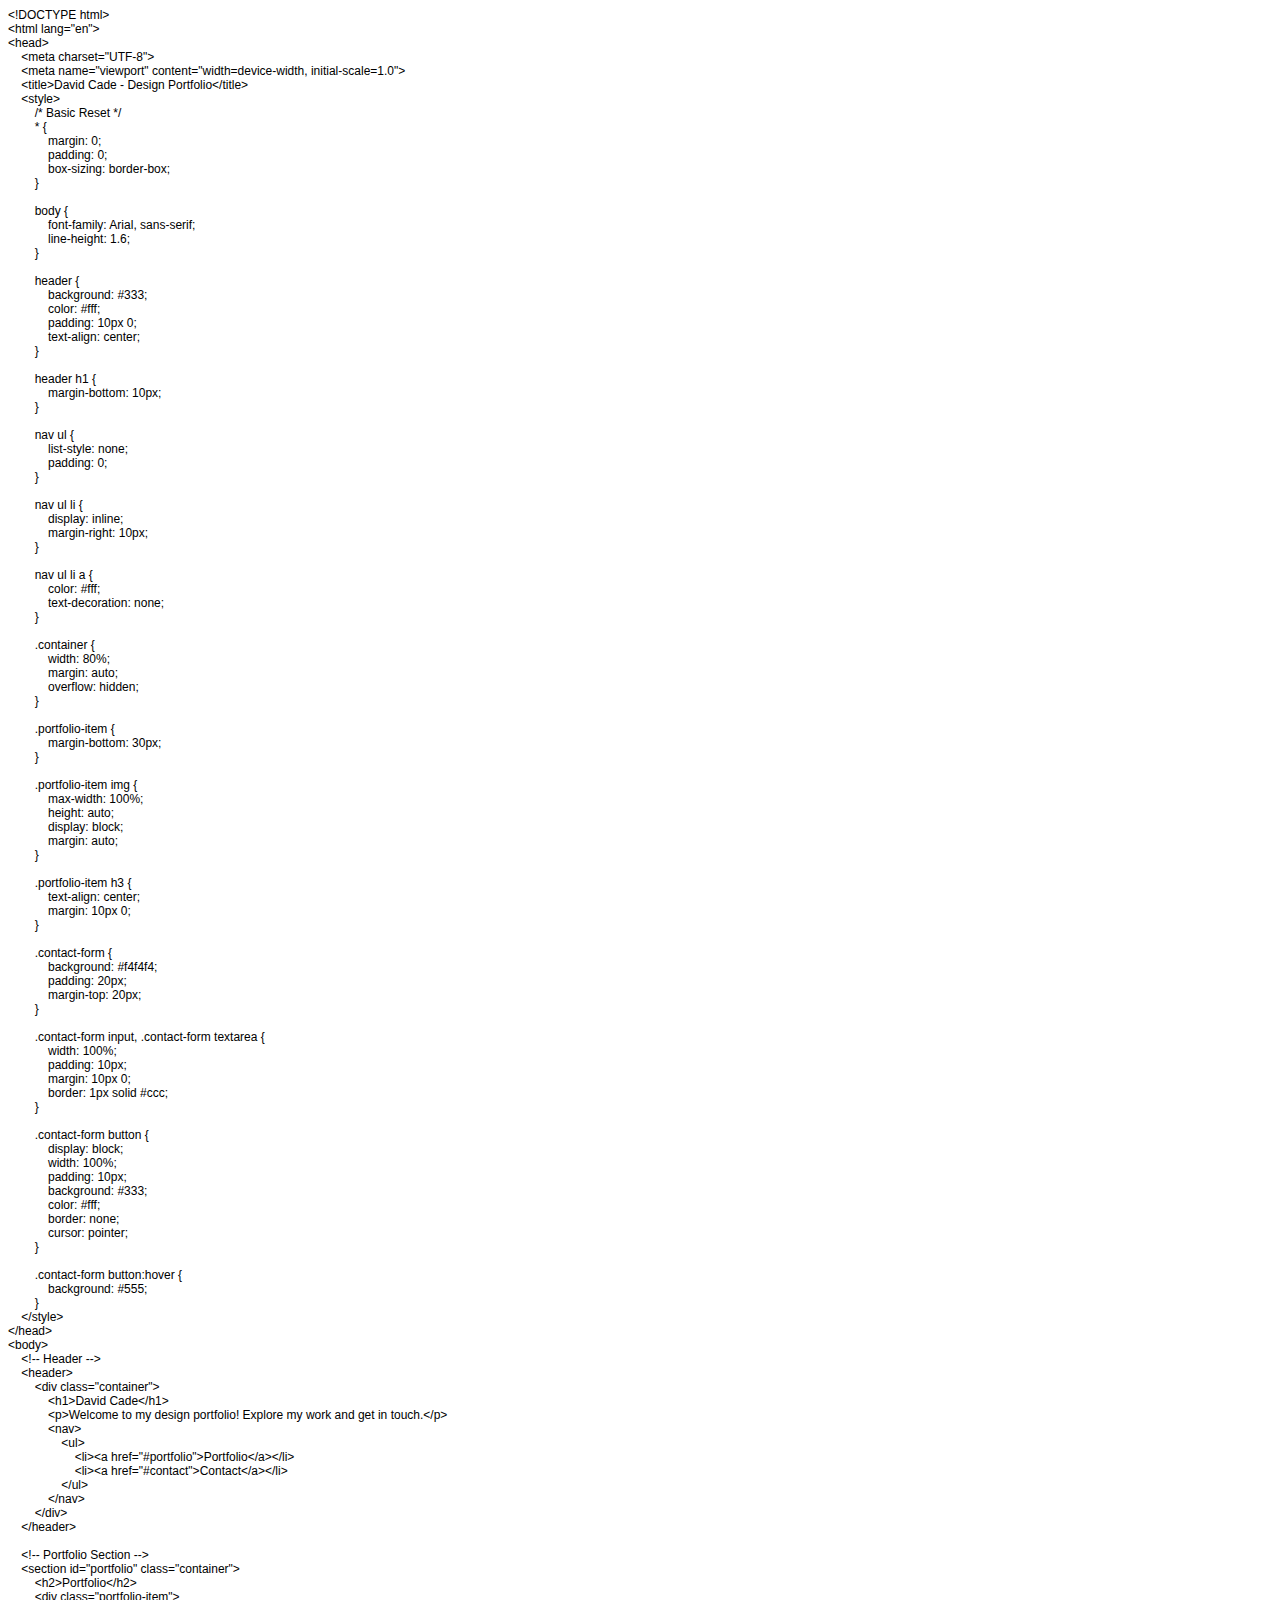
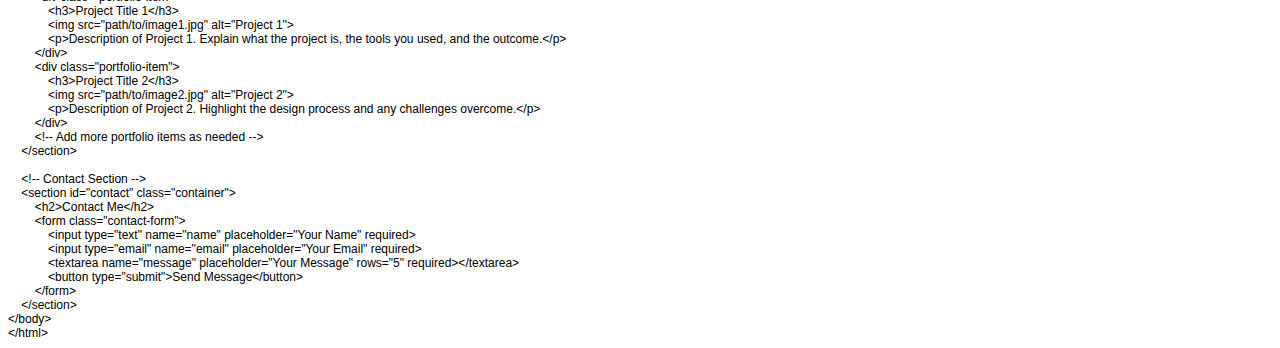
==== index.html @ 467543a2 "Add files via upload" ====
<!DOCTYPE html PUBLIC "-//W3C//DTD HTML 4.01//EN" "http://www.w3.org/TR/html4/strict.dtd">
<html>
<head>
  <meta http-equiv="Content-Type" content="text/html; charset=utf-8">
  <meta http-equiv="Content-Style-Type" content="text/css">
  <title></title>
  <meta name="Generator" content="Cocoa HTML Writer">
  <meta name="CocoaVersion" content="2487.7">
  <style type="text/css">
    p.p1 {margin: 0.0px 0.0px 0.0px 0.0px; font: 12.0px Helvetica}
    p.p2 {margin: 0.0px 0.0px 0.0px 0.0px; font: 12.0px Helvetica; min-height: 14.0px}
  </style>
</head>
<body>
<p class="p1">&lt;!DOCTYPE html&gt;</p>
<p class="p1">&lt;html lang="en"&gt;</p>
<p class="p1">&lt;head&gt;</p>
<p class="p1"><span class="Apple-converted-space">    </span>&lt;meta charset="UTF-8"&gt;</p>
<p class="p1"><span class="Apple-converted-space">    </span>&lt;meta name="viewport" content="width=device-width, initial-scale=1.0"&gt;</p>
<p class="p1"><span class="Apple-converted-space">    </span>&lt;title&gt;David Cade - Design Portfolio&lt;/title&gt;</p>
<p class="p1"><span class="Apple-converted-space">    </span>&lt;style&gt;</p>
<p class="p1"><span class="Apple-converted-space">        </span>/* Basic Reset */</p>
<p class="p1"><span class="Apple-converted-space">        </span>* {</p>
<p class="p1"><span class="Apple-converted-space">            </span>margin: 0;</p>
<p class="p1"><span class="Apple-converted-space">            </span>padding: 0;</p>
<p class="p1"><span class="Apple-converted-space">            </span>box-sizing: border-box;</p>
<p class="p1"><span class="Apple-converted-space">        </span>}</p>
<p class="p2"><span class="Apple-converted-space">        </span></p>
<p class="p1"><span class="Apple-converted-space">        </span>body {</p>
<p class="p1"><span class="Apple-converted-space">            </span>font-family: Arial, sans-serif;</p>
<p class="p1"><span class="Apple-converted-space">            </span>line-height: 1.6;</p>
<p class="p1"><span class="Apple-converted-space">        </span>}</p>
<p class="p2"><br></p>
<p class="p1"><span class="Apple-converted-space">        </span>header {</p>
<p class="p1"><span class="Apple-converted-space">            </span>background: #333;</p>
<p class="p1"><span class="Apple-converted-space">            </span>color: #fff;</p>
<p class="p1"><span class="Apple-converted-space">            </span>padding: 10px 0;</p>
<p class="p1"><span class="Apple-converted-space">            </span>text-align: center;</p>
<p class="p1"><span class="Apple-converted-space">        </span>}</p>
<p class="p2"><br></p>
<p class="p1"><span class="Apple-converted-space">        </span>header h1 {</p>
<p class="p1"><span class="Apple-converted-space">            </span>margin-bottom: 10px;</p>
<p class="p1"><span class="Apple-converted-space">        </span>}</p>
<p class="p2"><br></p>
<p class="p1"><span class="Apple-converted-space">        </span>nav ul {</p>
<p class="p1"><span class="Apple-converted-space">            </span>list-style: none;</p>
<p class="p1"><span class="Apple-converted-space">            </span>padding: 0;</p>
<p class="p1"><span class="Apple-converted-space">        </span>}</p>
<p class="p2"><br></p>
<p class="p1"><span class="Apple-converted-space">        </span>nav ul li {</p>
<p class="p1"><span class="Apple-converted-space">            </span>display: inline;</p>
<p class="p1"><span class="Apple-converted-space">            </span>margin-right: 10px;</p>
<p class="p1"><span class="Apple-converted-space">        </span>}</p>
<p class="p2"><br></p>
<p class="p1"><span class="Apple-converted-space">        </span>nav ul li a {</p>
<p class="p1"><span class="Apple-converted-space">            </span>color: #fff;</p>
<p class="p1"><span class="Apple-converted-space">            </span>text-decoration: none;</p>
<p class="p1"><span class="Apple-converted-space">        </span>}</p>
<p class="p2"><br></p>
<p class="p1"><span class="Apple-converted-space">        </span>.container {</p>
<p class="p1"><span class="Apple-converted-space">            </span>width: 80%;</p>
<p class="p1"><span class="Apple-converted-space">            </span>margin: auto;</p>
<p class="p1"><span class="Apple-converted-space">            </span>overflow: hidden;</p>
<p class="p1"><span class="Apple-converted-space">        </span>}</p>
<p class="p2"><br></p>
<p class="p1"><span class="Apple-converted-space">        </span>.portfolio-item {</p>
<p class="p1"><span class="Apple-converted-space">            </span>margin-bottom: 30px;</p>
<p class="p1"><span class="Apple-converted-space">        </span>}</p>
<p class="p2"><br></p>
<p class="p1"><span class="Apple-converted-space">        </span>.portfolio-item img {</p>
<p class="p1"><span class="Apple-converted-space">            </span>max-width: 100%;</p>
<p class="p1"><span class="Apple-converted-space">            </span>height: auto;</p>
<p class="p1"><span class="Apple-converted-space">            </span>display: block;</p>
<p class="p1"><span class="Apple-converted-space">            </span>margin: auto;</p>
<p class="p1"><span class="Apple-converted-space">        </span>}</p>
<p class="p2"><br></p>
<p class="p1"><span class="Apple-converted-space">        </span>.portfolio-item h3 {</p>
<p class="p1"><span class="Apple-converted-space">            </span>text-align: center;</p>
<p class="p1"><span class="Apple-converted-space">            </span>margin: 10px 0;</p>
<p class="p1"><span class="Apple-converted-space">        </span>}</p>
<p class="p2"><br></p>
<p class="p1"><span class="Apple-converted-space">        </span>.contact-form {</p>
<p class="p1"><span class="Apple-converted-space">            </span>background: #f4f4f4;</p>
<p class="p1"><span class="Apple-converted-space">            </span>padding: 20px;</p>
<p class="p1"><span class="Apple-converted-space">            </span>margin-top: 20px;</p>
<p class="p1"><span class="Apple-converted-space">        </span>}</p>
<p class="p2"><br></p>
<p class="p1"><span class="Apple-converted-space">        </span>.contact-form input, .contact-form textarea {</p>
<p class="p1"><span class="Apple-converted-space">            </span>width: 100%;</p>
<p class="p1"><span class="Apple-converted-space">            </span>padding: 10px;</p>
<p class="p1"><span class="Apple-converted-space">            </span>margin: 10px 0;</p>
<p class="p1"><span class="Apple-converted-space">            </span>border: 1px solid #ccc;</p>
<p class="p1"><span class="Apple-converted-space">        </span>}</p>
<p class="p2"><br></p>
<p class="p1"><span class="Apple-converted-space">        </span>.contact-form button {</p>
<p class="p1"><span class="Apple-converted-space">            </span>display: block;</p>
<p class="p1"><span class="Apple-converted-space">            </span>width: 100%;</p>
<p class="p1"><span class="Apple-converted-space">            </span>padding: 10px;</p>
<p class="p1"><span class="Apple-converted-space">            </span>background: #333;</p>
<p class="p1"><span class="Apple-converted-space">            </span>color: #fff;</p>
<p class="p1"><span class="Apple-converted-space">            </span>border: none;</p>
<p class="p1"><span class="Apple-converted-space">            </span>cursor: pointer;</p>
<p class="p1"><span class="Apple-converted-space">        </span>}</p>
<p class="p2"><br></p>
<p class="p1"><span class="Apple-converted-space">        </span>.contact-form button:hover {</p>
<p class="p1"><span class="Apple-converted-space">            </span>background: #555;</p>
<p class="p1"><span class="Apple-converted-space">        </span>}</p>
<p class="p1"><span class="Apple-converted-space">    </span>&lt;/style&gt;</p>
<p class="p1">&lt;/head&gt;</p>
<p class="p1">&lt;body&gt;</p>
<p class="p1"><span class="Apple-converted-space">    </span>&lt;!-- Header --&gt;</p>
<p class="p1"><span class="Apple-converted-space">    </span>&lt;header&gt;</p>
<p class="p1"><span class="Apple-converted-space">        </span>&lt;div class="container"&gt;</p>
<p class="p1"><span class="Apple-converted-space">            </span>&lt;h1&gt;David Cade&lt;/h1&gt;</p>
<p class="p1"><span class="Apple-converted-space">            </span>&lt;p&gt;Welcome to my design portfolio! Explore my work and get in touch.&lt;/p&gt;</p>
<p class="p1"><span class="Apple-converted-space">            </span>&lt;nav&gt;</p>
<p class="p1"><span class="Apple-converted-space">                </span>&lt;ul&gt;</p>
<p class="p1"><span class="Apple-converted-space">                    </span>&lt;li&gt;&lt;a href="#portfolio"&gt;Portfolio&lt;/a&gt;&lt;/li&gt;</p>
<p class="p1"><span class="Apple-converted-space">                    </span>&lt;li&gt;&lt;a href="#contact"&gt;Contact&lt;/a&gt;&lt;/li&gt;</p>
<p class="p1"><span class="Apple-converted-space">                </span>&lt;/ul&gt;</p>
<p class="p1"><span class="Apple-converted-space">            </span>&lt;/nav&gt;</p>
<p class="p1"><span class="Apple-converted-space">        </span>&lt;/div&gt;</p>
<p class="p1"><span class="Apple-converted-space">    </span>&lt;/header&gt;</p>
<p class="p2"><br></p>
<p class="p1"><span class="Apple-converted-space">    </span>&lt;!-- Portfolio Section --&gt;</p>
<p class="p1"><span class="Apple-converted-space">    </span>&lt;section id="portfolio" class="container"&gt;</p>
<p class="p1"><span class="Apple-converted-space">        </span>&lt;h2&gt;Portfolio&lt;/h2&gt;</p>
<p class="p1"><span class="Apple-converted-space">        </span>&lt;div class="portfolio-item"&gt;</p>
<p class="p1"><span class="Apple-converted-space">            </span>&lt;h3&gt;Project Title 1&lt;/h3&gt;</p>
<p class="p1"><span class="Apple-converted-space">            </span>&lt;img src="path/to/image1.jpg" alt="Project 1"&gt;</p>
<p class="p1"><span class="Apple-converted-space">            </span>&lt;p&gt;Description of Project 1. Explain what the project is, the tools you used, and the outcome.&lt;/p&gt;</p>
<p class="p1"><span class="Apple-converted-space">        </span>&lt;/div&gt;</p>
<p class="p1"><span class="Apple-converted-space">        </span>&lt;div class="portfolio-item"&gt;</p>
<p class="p1"><span class="Apple-converted-space">            </span>&lt;h3&gt;Project Title 2&lt;/h3&gt;</p>
<p class="p1"><span class="Apple-converted-space">            </span>&lt;img src="path/to/image2.jpg" alt="Project 2"&gt;</p>
<p class="p1"><span class="Apple-converted-space">            </span>&lt;p&gt;Description of Project 2. Highlight the design process and any challenges overcome.&lt;/p&gt;</p>
<p class="p1"><span class="Apple-converted-space">        </span>&lt;/div&gt;</p>
<p class="p1"><span class="Apple-converted-space">        </span>&lt;!-- Add more portfolio items as needed --&gt;</p>
<p class="p1"><span class="Apple-converted-space">    </span>&lt;/section&gt;</p>
<p class="p2"><br></p>
<p class="p1"><span class="Apple-converted-space">    </span>&lt;!-- Contact Section --&gt;</p>
<p class="p1"><span class="Apple-converted-space">    </span>&lt;section id="contact" class="container"&gt;</p>
<p class="p1"><span class="Apple-converted-space">        </span>&lt;h2&gt;Contact Me&lt;/h2&gt;</p>
<p class="p1"><span class="Apple-converted-space">        </span>&lt;form class="contact-form"&gt;</p>
<p class="p1"><span class="Apple-converted-space">            </span>&lt;input type="text" name="name" placeholder="Your Name" required&gt;</p>
<p class="p1"><span class="Apple-converted-space">            </span>&lt;input type="email" name="email" placeholder="Your Email" required&gt;</p>
<p class="p1"><span class="Apple-converted-space">            </span>&lt;textarea name="message" placeholder="Your Message" rows="5" required&gt;&lt;/textarea&gt;</p>
<p class="p1"><span class="Apple-converted-space">            </span>&lt;button type="submit"&gt;Send Message&lt;/button&gt;</p>
<p class="p1"><span class="Apple-converted-space">        </span>&lt;/form&gt;</p>
<p class="p1"><span class="Apple-converted-space">    </span>&lt;/section&gt;</p>
<p class="p1">&lt;/body&gt;</p>
<p class="p1">&lt;/html&gt;</p>
</body>
</html>
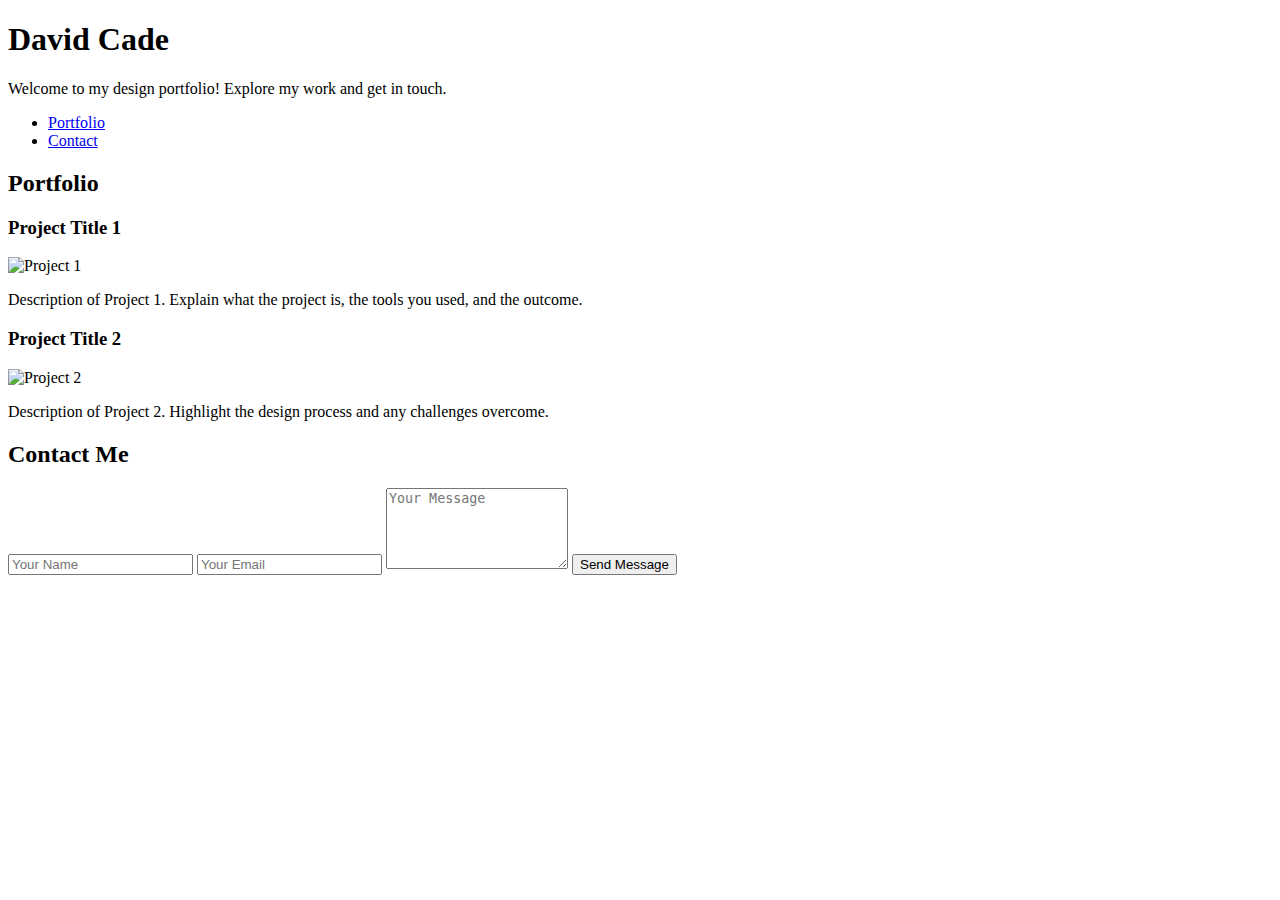
==== commit 42d5b436: "Add files via upload" ====
--- a/index.html
+++ b/index.html
@@ -1,154 +1,49 @@
-<!DOCTYPE html PUBLIC "-//W3C//DTD HTML 4.01//EN" "http://www.w3.org/TR/html4/strict.dtd">
-<html>
+<!DOCTYPE html>
+<html lang="en">
 <head>
-  <meta http-equiv="Content-Type" content="text/html; charset=utf-8">
-  <meta http-equiv="Content-Style-Type" content="text/css">
-  <title></title>
-  <meta name="Generator" content="Cocoa HTML Writer">
-  <meta name="CocoaVersion" content="2487.7">
-  <style type="text/css">
-    p.p1 {margin: 0.0px 0.0px 0.0px 0.0px; font: 12.0px Helvetica}
-    p.p2 {margin: 0.0px 0.0px 0.0px 0.0px; font: 12.0px Helvetica; min-height: 14.0px}
-  </style>
+    <meta charset="UTF-8">
+	<link type="text/css" rel="stylesheet" href=“dcp.css" />
 </head>
 <body>
-<p class="p1">&lt;!DOCTYPE html&gt;</p>
-<p class="p1">&lt;html lang="en"&gt;</p>
-<p class="p1">&lt;head&gt;</p>
-<p class="p1"><span class="Apple-converted-space">    </span>&lt;meta charset="UTF-8"&gt;</p>
-<p class="p1"><span class="Apple-converted-space">    </span>&lt;meta name="viewport" content="width=device-width, initial-scale=1.0"&gt;</p>
-<p class="p1"><span class="Apple-converted-space">    </span>&lt;title&gt;David Cade - Design Portfolio&lt;/title&gt;</p>
-<p class="p1"><span class="Apple-converted-space">    </span>&lt;style&gt;</p>
-<p class="p1"><span class="Apple-converted-space">        </span>/* Basic Reset */</p>
-<p class="p1"><span class="Apple-converted-space">        </span>* {</p>
-<p class="p1"><span class="Apple-converted-space">            </span>margin: 0;</p>
-<p class="p1"><span class="Apple-converted-space">            </span>padding: 0;</p>
-<p class="p1"><span class="Apple-converted-space">            </span>box-sizing: border-box;</p>
-<p class="p1"><span class="Apple-converted-space">        </span>}</p>
-<p class="p2"><span class="Apple-converted-space">        </span></p>
-<p class="p1"><span class="Apple-converted-space">        </span>body {</p>
-<p class="p1"><span class="Apple-converted-space">            </span>font-family: Arial, sans-serif;</p>
-<p class="p1"><span class="Apple-converted-space">            </span>line-height: 1.6;</p>
-<p class="p1"><span class="Apple-converted-space">        </span>}</p>
-<p class="p2"><br></p>
-<p class="p1"><span class="Apple-converted-space">        </span>header {</p>
-<p class="p1"><span class="Apple-converted-space">            </span>background: #333;</p>
-<p class="p1"><span class="Apple-converted-space">            </span>color: #fff;</p>
-<p class="p1"><span class="Apple-converted-space">            </span>padding: 10px 0;</p>
-<p class="p1"><span class="Apple-converted-space">            </span>text-align: center;</p>
-<p class="p1"><span class="Apple-converted-space">        </span>}</p>
-<p class="p2"><br></p>
-<p class="p1"><span class="Apple-converted-space">        </span>header h1 {</p>
-<p class="p1"><span class="Apple-converted-space">            </span>margin-bottom: 10px;</p>
-<p class="p1"><span class="Apple-converted-space">        </span>}</p>
-<p class="p2"><br></p>
-<p class="p1"><span class="Apple-converted-space">        </span>nav ul {</p>
-<p class="p1"><span class="Apple-converted-space">            </span>list-style: none;</p>
-<p class="p1"><span class="Apple-converted-space">            </span>padding: 0;</p>
-<p class="p1"><span class="Apple-converted-space">        </span>}</p>
-<p class="p2"><br></p>
-<p class="p1"><span class="Apple-converted-space">        </span>nav ul li {</p>
-<p class="p1"><span class="Apple-converted-space">            </span>display: inline;</p>
-<p class="p1"><span class="Apple-converted-space">            </span>margin-right: 10px;</p>
-<p class="p1"><span class="Apple-converted-space">        </span>}</p>
-<p class="p2"><br></p>
-<p class="p1"><span class="Apple-converted-space">        </span>nav ul li a {</p>
-<p class="p1"><span class="Apple-converted-space">            </span>color: #fff;</p>
-<p class="p1"><span class="Apple-converted-space">            </span>text-decoration: none;</p>
-<p class="p1"><span class="Apple-converted-space">        </span>}</p>
-<p class="p2"><br></p>
-<p class="p1"><span class="Apple-converted-space">        </span>.container {</p>
-<p class="p1"><span class="Apple-converted-space">            </span>width: 80%;</p>
-<p class="p1"><span class="Apple-converted-space">            </span>margin: auto;</p>
-<p class="p1"><span class="Apple-converted-space">            </span>overflow: hidden;</p>
-<p class="p1"><span class="Apple-converted-space">        </span>}</p>
-<p class="p2"><br></p>
-<p class="p1"><span class="Apple-converted-space">        </span>.portfolio-item {</p>
-<p class="p1"><span class="Apple-converted-space">            </span>margin-bottom: 30px;</p>
-<p class="p1"><span class="Apple-converted-space">        </span>}</p>
-<p class="p2"><br></p>
-<p class="p1"><span class="Apple-converted-space">        </span>.portfolio-item img {</p>
-<p class="p1"><span class="Apple-converted-space">            </span>max-width: 100%;</p>
-<p class="p1"><span class="Apple-converted-space">            </span>height: auto;</p>
-<p class="p1"><span class="Apple-converted-space">            </span>display: block;</p>
-<p class="p1"><span class="Apple-converted-space">            </span>margin: auto;</p>
-<p class="p1"><span class="Apple-converted-space">        </span>}</p>
-<p class="p2"><br></p>
-<p class="p1"><span class="Apple-converted-space">        </span>.portfolio-item h3 {</p>
-<p class="p1"><span class="Apple-converted-space">            </span>text-align: center;</p>
-<p class="p1"><span class="Apple-converted-space">            </span>margin: 10px 0;</p>
-<p class="p1"><span class="Apple-converted-space">        </span>}</p>
-<p class="p2"><br></p>
-<p class="p1"><span class="Apple-converted-space">        </span>.contact-form {</p>
-<p class="p1"><span class="Apple-converted-space">            </span>background: #f4f4f4;</p>
-<p class="p1"><span class="Apple-converted-space">            </span>padding: 20px;</p>
-<p class="p1"><span class="Apple-converted-space">            </span>margin-top: 20px;</p>
-<p class="p1"><span class="Apple-converted-space">        </span>}</p>
-<p class="p2"><br></p>
-<p class="p1"><span class="Apple-converted-space">        </span>.contact-form input, .contact-form textarea {</p>
-<p class="p1"><span class="Apple-converted-space">            </span>width: 100%;</p>
-<p class="p1"><span class="Apple-converted-space">            </span>padding: 10px;</p>
-<p class="p1"><span class="Apple-converted-space">            </span>margin: 10px 0;</p>
-<p class="p1"><span class="Apple-converted-space">            </span>border: 1px solid #ccc;</p>
-<p class="p1"><span class="Apple-converted-space">        </span>}</p>
-<p class="p2"><br></p>
-<p class="p1"><span class="Apple-converted-space">        </span>.contact-form button {</p>
-<p class="p1"><span class="Apple-converted-space">            </span>display: block;</p>
-<p class="p1"><span class="Apple-converted-space">            </span>width: 100%;</p>
-<p class="p1"><span class="Apple-converted-space">            </span>padding: 10px;</p>
-<p class="p1"><span class="Apple-converted-space">            </span>background: #333;</p>
-<p class="p1"><span class="Apple-converted-space">            </span>color: #fff;</p>
-<p class="p1"><span class="Apple-converted-space">            </span>border: none;</p>
-<p class="p1"><span class="Apple-converted-space">            </span>cursor: pointer;</p>
-<p class="p1"><span class="Apple-converted-space">        </span>}</p>
-<p class="p2"><br></p>
-<p class="p1"><span class="Apple-converted-space">        </span>.contact-form button:hover {</p>
-<p class="p1"><span class="Apple-converted-space">            </span>background: #555;</p>
-<p class="p1"><span class="Apple-converted-space">        </span>}</p>
-<p class="p1"><span class="Apple-converted-space">    </span>&lt;/style&gt;</p>
-<p class="p1">&lt;/head&gt;</p>
-<p class="p1">&lt;body&gt;</p>
-<p class="p1"><span class="Apple-converted-space">    </span>&lt;!-- Header --&gt;</p>
-<p class="p1"><span class="Apple-converted-space">    </span>&lt;header&gt;</p>
-<p class="p1"><span class="Apple-converted-space">        </span>&lt;div class="container"&gt;</p>
-<p class="p1"><span class="Apple-converted-space">            </span>&lt;h1&gt;David Cade&lt;/h1&gt;</p>
-<p class="p1"><span class="Apple-converted-space">            </span>&lt;p&gt;Welcome to my design portfolio! Explore my work and get in touch.&lt;/p&gt;</p>
-<p class="p1"><span class="Apple-converted-space">            </span>&lt;nav&gt;</p>
-<p class="p1"><span class="Apple-converted-space">                </span>&lt;ul&gt;</p>
-<p class="p1"><span class="Apple-converted-space">                    </span>&lt;li&gt;&lt;a href="#portfolio"&gt;Portfolio&lt;/a&gt;&lt;/li&gt;</p>
-<p class="p1"><span class="Apple-converted-space">                    </span>&lt;li&gt;&lt;a href="#contact"&gt;Contact&lt;/a&gt;&lt;/li&gt;</p>
-<p class="p1"><span class="Apple-converted-space">                </span>&lt;/ul&gt;</p>
-<p class="p1"><span class="Apple-converted-space">            </span>&lt;/nav&gt;</p>
-<p class="p1"><span class="Apple-converted-space">        </span>&lt;/div&gt;</p>
-<p class="p1"><span class="Apple-converted-space">    </span>&lt;/header&gt;</p>
-<p class="p2"><br></p>
-<p class="p1"><span class="Apple-converted-space">    </span>&lt;!-- Portfolio Section --&gt;</p>
-<p class="p1"><span class="Apple-converted-space">    </span>&lt;section id="portfolio" class="container"&gt;</p>
-<p class="p1"><span class="Apple-converted-space">        </span>&lt;h2&gt;Portfolio&lt;/h2&gt;</p>
-<p class="p1"><span class="Apple-converted-space">        </span>&lt;div class="portfolio-item"&gt;</p>
-<p class="p1"><span class="Apple-converted-space">            </span>&lt;h3&gt;Project Title 1&lt;/h3&gt;</p>
-<p class="p1"><span class="Apple-converted-space">            </span>&lt;img src="path/to/image1.jpg" alt="Project 1"&gt;</p>
-<p class="p1"><span class="Apple-converted-space">            </span>&lt;p&gt;Description of Project 1. Explain what the project is, the tools you used, and the outcome.&lt;/p&gt;</p>
-<p class="p1"><span class="Apple-converted-space">        </span>&lt;/div&gt;</p>
-<p class="p1"><span class="Apple-converted-space">        </span>&lt;div class="portfolio-item"&gt;</p>
-<p class="p1"><span class="Apple-converted-space">            </span>&lt;h3&gt;Project Title 2&lt;/h3&gt;</p>
-<p class="p1"><span class="Apple-converted-space">            </span>&lt;img src="path/to/image2.jpg" alt="Project 2"&gt;</p>
-<p class="p1"><span class="Apple-converted-space">            </span>&lt;p&gt;Description of Project 2. Highlight the design process and any challenges overcome.&lt;/p&gt;</p>
-<p class="p1"><span class="Apple-converted-space">        </span>&lt;/div&gt;</p>
-<p class="p1"><span class="Apple-converted-space">        </span>&lt;!-- Add more portfolio items as needed --&gt;</p>
-<p class="p1"><span class="Apple-converted-space">    </span>&lt;/section&gt;</p>
-<p class="p2"><br></p>
-<p class="p1"><span class="Apple-converted-space">    </span>&lt;!-- Contact Section --&gt;</p>
-<p class="p1"><span class="Apple-converted-space">    </span>&lt;section id="contact" class="container"&gt;</p>
-<p class="p1"><span class="Apple-converted-space">        </span>&lt;h2&gt;Contact Me&lt;/h2&gt;</p>
-<p class="p1"><span class="Apple-converted-space">        </span>&lt;form class="contact-form"&gt;</p>
-<p class="p1"><span class="Apple-converted-space">            </span>&lt;input type="text" name="name" placeholder="Your Name" required&gt;</p>
-<p class="p1"><span class="Apple-converted-space">            </span>&lt;input type="email" name="email" placeholder="Your Email" required&gt;</p>
-<p class="p1"><span class="Apple-converted-space">            </span>&lt;textarea name="message" placeholder="Your Message" rows="5" required&gt;&lt;/textarea&gt;</p>
-<p class="p1"><span class="Apple-converted-space">            </span>&lt;button type="submit"&gt;Send Message&lt;/button&gt;</p>
-<p class="p1"><span class="Apple-converted-space">        </span>&lt;/form&gt;</p>
-<p class="p1"><span class="Apple-converted-space">    </span>&lt;/section&gt;</p>
-<p class="p1">&lt;/body&gt;</p>
-<p class="p1">&lt;/html&gt;</p>
+    <!-- Header -->
+    <header>
+        <div class="container">
+            <h1>David Cade</h1>
+            <p>Welcome to my design portfolio! Explore my work and get in touch.</p>
+            <nav>
+                <ul>
+                    <li><a href="#portfolio">Portfolio</a></li>
+                    <li><a href="#contact">Contact</a></li>
+                </ul>
+            </nav>
+        </div>
+    </header>
+
+    <!-- Portfolio Section -->
+    <section id="portfolio" class="container">
+        <h2>Portfolio</h2>
+        <div class="portfolio-item">
+            <h3>Project Title 1</h3>
+            <img src="path/to/image1.jpg" alt="Project 1">
+            <p>Description of Project 1. Explain what the project is, the tools you used, and the outcome.</p>
+        </div>
+        <div class="portfolio-item">
+            <h3>Project Title 2</h3>
+            <img src="path/to/image2.jpg" alt="Project 2">
+            <p>Description of Project 2. Highlight the design process and any challenges overcome.</p>
+        </div>
+        <!-- Add more portfolio items as needed -->
+    </section>
+
+    <!-- Contact Section -->
+    <section id="contact" class="container">
+        <h2>Contact Me</h2>
+        <form class="contact-form">
+            <input type="text" name="name" placeholder="Your Name" required>
+            <input type="email" name="email" placeholder="Your Email" required>
+            <textarea name="message" placeholder="Your Message" rows="5" required></textarea>
+            <button type="submit">Send Message</button>
+        </form>
+    </section>
 </body>
-</html>
+</html>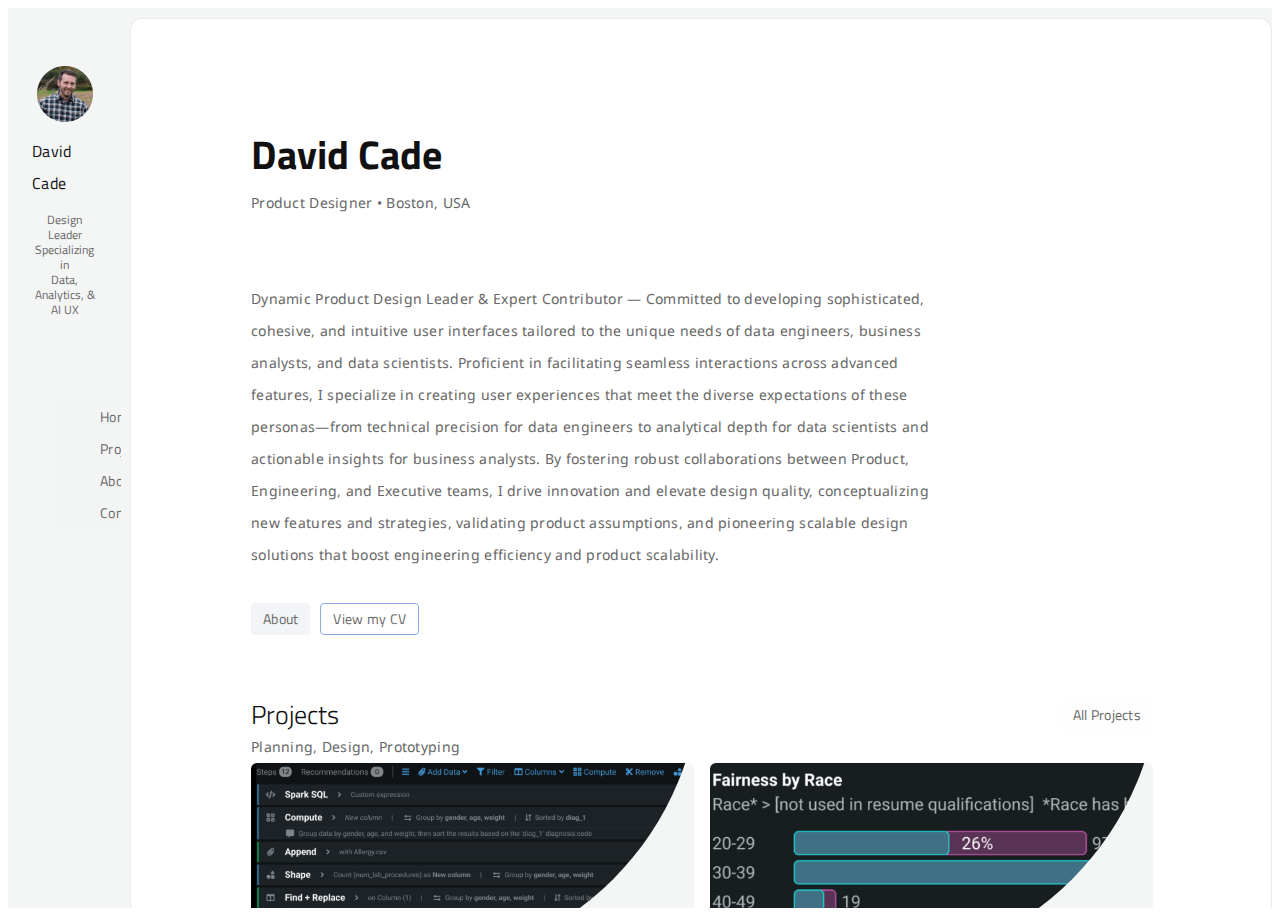
==== commit 9e9d6ae9: "added favicon" ====
--- a/index.html
+++ b/index.html
@@ -1,49 +1,195 @@
 <!DOCTYPE html>
-<html lang="en">
+<html>
 <head>
-    <meta charset="UTF-8">
-	<link type="text/css" rel="stylesheet" href=“dcp.css" />
+    <meta charset="utf-8">
+    <meta name="viewport" content="initial-scale=1, width=device-width">
+    
+    <link href="d.css" rel="stylesheet">
+    <link href="https://fonts.googleapis.com/css2?family=Noto Sans:wght@400&display=swap" rel="stylesheet">
+    <link href="https://fonts.googleapis.com/css2?family=Titillium+Web:wght@300;400;600&display=swap" rel="stylesheet">
+    <link rel="icon" href="images/dc32.png" sizes="32x32" type="image/png">
+    <link rel="icon" href="images/dc16.png" sizes="16x16" type="image/png">
+    
+    
+    
 </head>
 <body>
-    <!-- Header -->
-    <header>
-        <div class="container">
-            <h1>David Cade</h1>
-            <p>Welcome to my design portfolio! Explore my work and get in touch.</p>
-            <nav>
-                <ul>
-                    <li><a href="#portfolio">Portfolio</a></li>
-                    <li><a href="#contact">Contact</a></li>
-                </ul>
-            </nav>
-        </div>
-    </header>
+    
+    <div class="home">
+            <div class="framedesktop">
+                <div class="col-left">
+                        <div class="leader">
+                            <img class="mask-group-icon" alt="" src="images/davc.png">
+                            
+                            <div class="label">David Cade</div>
+                            <div class="caption">Design Leader Specializing in <br> Data, Analytics, & AI UX</div>
+                        </div>
+                        <div class="nav">
+                            <a href="index.html">
+                              <div class="button">
+                                <div class="vector">
+                                  <img class="vector-icon" alt="" src="images/li_home.svg">
+                                </div>
+                                <div class="button-label">
+                                  <div class="label">Home</div>
+                                </div>
+                              </div>
+                            </a>
 
-    <!-- Portfolio Section -->
-    <section id="portfolio" class="container">
-        <h2>Portfolio</h2>
-        <div class="portfolio-item">
-            <h3>Project Title 1</h3>
-            <img src="path/to/image1.jpg" alt="Project 1">
-            <p>Description of Project 1. Explain what the project is, the tools you used, and the outcome.</p>
-        </div>
-        <div class="portfolio-item">
-            <h3>Project Title 2</h3>
-            <img src="path/to/image2.jpg" alt="Project 2">
-            <p>Description of Project 2. Highlight the design process and any challenges overcome.</p>
-        </div>
-        <!-- Add more portfolio items as needed -->
-    </section>
+                            <a href="projects.html">
+                            <div class="button">
+                                    <div class="vector1">
+                                        <img class="vector-icon1" alt="" src="images/li_projects.svg">
+                                        
+                                    </div>
+                                    <div class="button-label">
+                                        <div class="label">Projects</div>
+                                    </div>
+                            </div>
+                            </a>
 
-    <!-- Contact Section -->
-    <section id="contact" class="container">
-        <h2>Contact Me</h2>
-        <form class="contact-form">
-            <input type="text" name="name" placeholder="Your Name" required>
-            <input type="email" name="email" placeholder="Your Email" required>
-            <textarea name="message" placeholder="Your Message" rows="5" required></textarea>
-            <button type="submit">Send Message</button>
-        </form>
-    </section>
+                            <a href="about.html">
+                            <div class="button">
+                                    <div class="vector2">
+                                        <img class="vector-icon2" alt="" src="images/li_about.svg">
+                                        
+                                    </div>
+                                    <div class="button-label">
+                                        <div class="label">About</div>
+                                    </div>
+                            </div>
+                            </a>
+
+                            <a href="contact.html">
+                            <div class="button">
+                                    <div class="vector3">
+                                        <img class="vector-icon3" alt="" src="images/li_contact.svg">
+                                        
+                                    </div>
+                                    <div class="button-label">
+                                        <div class="label">Contact</div>
+                                    </div>
+                            </div>
+                            </a>
+                        </div>
+                </div>
+                <div class="col-rt">
+                        <div class="section">
+                            <div class="title">
+                                    <b class="projects">David Cade</b>
+                                    <div class="p">Product Designer • Boston, USA</div>
+                            </div>
+                        </div>
+                            <div class="section2">
+                                <div class="title">
+                                    <div class="p">Dynamic Product Design Leader & Expert Contributor — Committed to developing sophisticated, cohesive, and intuitive user interfaces tailored to the unique needs of data engineers, business analysts, and data scientists. Proficient in facilitating seamless interactions across advanced features, I specialize in creating user experiences that meet the diverse expectations of these personas—from technical precision for data engineers to analytical depth for data scientists and actionable insights for business analysts. By fostering robust collaborations between Product, Engineering, and Executive teams, I drive innovation and elevate design quality, conceptualizing new features and strategies, validating product assumptions, and pioneering scalable design solutions that boost engineering efficiency and product scalability.</div>
+                                </div>
+                                <div class="links1">
+                                    <a href="about.html">
+                                        <div class="button4">
+                                            <div class="button-label">
+                                                <div class="label">About</div>
+                                            </div>
+                                        </div>
+                                    </a>
+                                    <a href="about-cv.html">
+                                        <div class="button5">
+                                            <div class="button-label">
+                                                <div class="label">View my CV</div>
+                                            </div>
+                                        </div>
+                                    </a>
+                                </div>
+                            </div>
+                        <div class="section">
+                            <div class="section-header">
+                                    <div class="title1">
+                                        <div class="professional-summary">Projects</div>
+                                        <a href="projects.html">
+                                            <div class="button">
+                                                <div class="button-label">
+                                                    <div class="label">All Projects</div>
+                                                </div>
+                                            </div>
+                                        </a>        
+                                    </div>
+                                    <div class="p">Planning, Design, Prototyping</div>
+                            <div class="cards">
+                                <a href="prep.html">
+                                    <div class="card_md">
+                                        <img class="cartouche-lg" alt="" src="images/cartouche_lg.svg">                                    
+                                        <div class="content">
+                                                <div class="title2">
+                                                    <div class="p">Visual Data Prep</div>
+                                                </div>
+                                                <div class="text">
+                                                    <div class="embedded-data-prep">Embedded Data Prep for AI-Driven Enterprises</div>
+                                                </div>
+                                        </div>
+                                    </div>
+                                </a>
+                                <a href="ai-driven_support.html">
+                                    <div class="card_md">
+                                        <img class="cartouche-lg" alt="" src="images/cartouche_lg-1.svg">
+                                        
+                                        <div class="content">
+                                                <div class="title2">
+                                                    <div class="p">Augmented HR</div>
+                                                </div>
+                                                <div class="text">
+                                                    <div class="embedded-data-prep">AI-driven decision support application for HR Specialists</div>
+                                                </div>
+                                        </div>
+                                    </div>
+                                </a>
+                                <a href="recommendations_experience.html">
+                                    <div class="card_md">
+                                        <img class="cartouche-lg" alt="" src="images/cartouche_lg-2.svg">
+                                        
+                                        <div class="content">
+                                                <div class="title2">
+                                                    <div class="p">Upselling and Cross-selling</div>
+                                                </div>
+                                                <div class="text">
+                                                    <div class="embedded-data-prep">Enhance the customer booking experience and <br>
+                                                    increase business revenue through upselling and cross-selling opportunities</div>
+                                                </div>
+                                        </div>
+                                    </div>
+                                </a>
+                                <a href="mobile_data_observability.html">
+                                    <div class="card_md">
+                                        <img class="cartouche-lg" alt="" src="images/cartouche_lg-3.svg">
+                                        
+                                        <div class="content">
+                                                <div class="title2">
+                                                    <div class="p">Identified Anomalies</div>
+                                                    <img class="lock-5-streamline-ultimatesv-icon" alt="" src="Lock-5--Streamline-Ultimate.svg.svg">
+                                                </div>
+                                                <div class="text">
+                                                    <div class="embedded-data-prep">Unsupervised and supervised approaches to monitor, analyze, and<br>
+                                                     react to data quality issues *(in mobile modality)</div>
+                                                </div>
+                                        </div>
+                                    </div>
+                                </a>
+                            </div>
+                        </div>
+                    </div>
+                        <div class="footer">
+                            <div class="projects">
+                                    <span>©2024</span>
+                                    <span class="span"> </span>
+                                    <span class="dcade404gmail1">dcade404@gmail</span>
+                            </div>
+                            <div class="linkedin">
+                                    <img class="icon-in" alt="" src="images/linkedin.svg">
+                                    
+                                    <a class="davidlcade" href="https://www.linkedin.com/in/davidlcade" target="_blank">davidlcade</a>
+                            </div>
+                        </div>
+                </div>
+            </div>
+    </div>
 </body>
 </html>--- a/d.css
+++ b/d.css
@@ -0,0 +1,570 @@
+a, a:visited, a:hover, a:focus {
+    text-decoration: none;
+}
+.caption {
+    position: relative;
+    font-size: 12px;
+    line-height: 15px;
+    color: #666;
+    text-align: center;
+    display: inline-block;
+}
+.leader {
+    align-self: stretch;
+    display: flex;
+    flex-direction: column;
+    align-items: center;
+    justify-content: flex-start;
+    padding: 0px 24px;
+    gap: 13px;
+}
+.vector-icon {
+    width: 16px;
+    position: relative;
+    height: 18px;
+}
+.vector {
+    height: 24px;
+    display: flex;
+    flex-direction: row;
+    align-items: center;
+    justify-content: center;
+    padding: 4px;
+    box-sizing: border-box;
+}
+.label {
+    position: relative;
+    letter-spacing: 0.02em;
+    line-height: 32px;
+    font-weight: 500;
+}
+.button-label {
+    display: flex;
+    flex-direction: row;
+    align-items: flex-start;
+    justify-content: flex-start;
+    color: #666;
+    font-family: 'Titillium Web', sans-serif;
+    text-decoration: none;
+}
+.vector-icon1 {
+    width: 18px;
+    position: relative;
+    height: 16px;
+}
+.vector1 {
+    width: 24px;
+    display: flex;
+    flex-direction: column;
+    align-items: center;
+    justify-content: center;
+    padding: 4px;
+    box-sizing: border-box;
+}
+.vector-icon2 {
+    width: 14px;
+    position: relative;
+    height: 18px;
+}
+.vector2 {
+    width: 24px;
+    height: 24px;
+    display: flex;
+    flex-direction: row;
+    align-items: center;
+    justify-content: center;
+    padding: 4px;
+    box-sizing: border-box;
+}
+.button2 {
+    align-self: stretch;
+    border-radius: 4px;
+    height: 40px;
+    display: flex;
+    flex-direction: row;
+    align-items: center;
+    justify-content: flex-start;
+    padding: 0px 12px 0px 8px;
+    box-sizing: border-box;
+    gap: 8px;
+}
+.vector-icon3 {
+    width: 18px;
+    position: relative;
+    height: 14px;
+}
+.vector3 {
+    width: 24px;
+    height: 24px;
+    display: flex;
+    flex-direction: column;
+    align-items: center;
+    justify-content: center;
+    padding: 4px;
+    box-sizing: border-box;
+}
+.links {
+    font-size: 14px;
+    color: #666;
+    font-family: 'Titillium Web', sans-serif;
+    text-decoration: none;
+}
+.col-left {
+    display: flex;
+    height: 100vh;
+    align-self: stretch;
+    width: 280px;
+    display: flex;
+    flex-direction: column;
+    align-items: flex-start;
+    justify-content: flex-start;
+    overflow: auto;
+    padding: 48px 0px 0px;
+    box-sizing: border-box;
+    gap: 84px;
+}
+.nav {
+    margin-left: 48px;
+    position: sticky;
+
+}
+.col-content {
+    flex: 1; /* Takes the remaining space */
+    padding: 20px; /* Optional: add padding */
+    overflow-y: auto; /* Enable vertical scrolling */
+}
+.projects {
+    position: relative;
+    line-height: 32px;
+    font-family: 'Titillium Web', sans-serif;
+
+}
+.professional-summary {
+    position: relative;
+    font-size: 26px;
+    line-height: 32px;
+    font-weight: 300;
+    font-family: 'Titillium Web', sans-serif;
+}
+.title {
+    align-self: stretch;
+    display: flex;
+    flex-direction: column;
+    align-items: flex-start;
+    justify-content: flex-start;
+    gap: 16px;
+}
+.vector-icon4 {
+    width: 15.3px;
+    position: relative;
+    height: 18px;
+}
+.location {
+    display: flex;
+    flex-direction: row;
+    align-items: center;
+    justify-content: flex-start;
+    gap: 7px;
+}
+.p {
+    align-self: stretch;
+    position: relative;
+    font-size: 14px;
+    letter-spacing: 0.02em;
+    line-height: 32px;
+    font-family: 'Noto Sans', sans-serif;
+    color: #666;
+}
+.section1 {
+    align-self: stretch;
+    display: flex;
+    flex-direction: column;
+    align-items: flex-start;
+    justify-content: flex-start;
+    width: 100%;
+    padding: 0px 0px 32px;
+    gap: 32px;
+    font-size: 16px;
+    color: #111111;
+    font-family: 'Titillium Web', sans-serif;
+}
+.button4 {
+    border-radius: 4px;
+    background-color: #f2f4f8;
+    height: 32px;
+    display: flex;
+    flex-direction: row;
+    align-items: center;
+    justify-content: flex-start;
+    padding: 0px 12px;
+    box-sizing: border-box;
+}
+.button5 {
+    border-radius: 4px;
+    background-color: #fff;
+    border: 1px solid #8aabe5;
+    box-sizing: border-box;
+    height: 32px;
+    display: flex;
+    flex-direction: row;
+    align-items: center;
+    justify-content: flex-start;
+    padding: 0px 12px;
+    text-decoration: none;
+}
+.links1 {
+    display: flex;
+    flex-direction: row;
+    align-items: flex-start;
+    justify-content: flex-start;
+    gap: 10px;
+    font-size: 14px;
+    color: #2b67cf;
+    font-family: 'Noto Sans';
+}
+.section {
+    align-self: stretch;
+    width: 902px;
+    position: relative;
+    display: flex;
+    flex-direction: column;
+    align-items: flex-start;
+    justify-content: flex-start;
+    padding: 0px 120px;
+    gap: 32px;
+}
+.sectionR {
+    align-self: stretch;
+    width: 902px;
+    position: relative;
+    display: flex;
+    flex-direction: column;
+    align-items: flex-start;
+    justify-content: flex-start;
+    padding: 0px 120px;
+    gap: 32px;
+}
+.section2 {
+    align-self: stretch;
+    width: 678px;
+    overflow: hidden;
+    border-radius: 24px;
+    display: flex;
+    flex-direction: column;
+    align-items: flex-start;
+    justify-content: flex-start;
+    padding: 64px 120px;
+    gap: 32px;
+    font-size: 26px;
+    font-family: 'Titillium Web', sans-serif;
+
+}
+.section2 video {
+    width: 678px;
+    height: 425px;
+    display: block;
+}
+.section-header {
+    align-self: stretch;
+    display: flex;
+    flex-direction: column;
+    align-items: flex-start;
+    justify-content: flex-start;
+}
+.block {
+    /*width: 100%;*/
+    width: 678px;
+    position: relative;
+    border-radius: 8px;
+    background-color: #f4f5f5;
+    display: flex;
+    flex-direction: column;
+    align-items: flex-start;
+    justify-content: flex-start;
+    padding: 48px;
+    box-sizing: border-box;
+    gap: 16px;
+    text-align: left;
+    font-size: 14px;
+    color: #666;
+    font-family: 'Noto Sans';
+}
+.block-type {
+    width: 100%;
+    position: relative;
+    font-size: 24px;
+    letter-spacing: 0.04em;
+    line-height: 48px;
+    font-weight: 300;
+    font-family: 'Titillium Web', sans-serif;
+    color: #111;
+    text-align: left;
+    display: inline-block;
+}
+.title1 {
+    align-self: stretch;
+    display: flex;
+    flex-direction: row;
+    float: right;
+    justify-content: space-between;
+}
+.title2 {
+    display: flex;
+    flex-direction: row;
+    align-items: center;
+    justify-content: center;
+}
+.title img {
+    float: right; /* Float image to the right */
+    max-width: 150px; /* Adjust image size */
+    max-height: 150px;
+    margin-left: 16px; /* Optional: space between text and image */
+}
+.text {
+    align-self: stretch;
+    display: flex;
+    flex-direction: row;
+    align-items: center;
+    justify-content: flex-start;
+    font-size: 12px;
+    color: #666;
+}
+.content {
+    align-self: stretch;
+    display: flex;
+    flex-direction: column;
+    align-items: center;
+    justify-content: flex-start;
+    padding: 0px 16px 8px;
+}
+.cartouche-lg {
+    align-self: stretch;
+    position: relative;
+    max-width: 100%;
+    overflow: hidden;
+    height: 204px;
+    flex-shrink: 0;
+    object-fit: cover;
+}
+.cartouche-sm {
+    width: 44px;
+    position: relative;
+    height: 76px;
+    overflow: hidden;
+    flex-shrink: 0;
+    object-fit: cover;
+}
+.card_md {
+    flex: 1;
+    border-radius: 6px;
+    background-color: #f4f5f5;
+    overflow: hidden;
+    display: flex;
+    flex-direction: column;
+    align-items: center;
+    justify-content: flex-start;
+    min-width: 300px;
+    cursor: pointer;
+}
+.card3 {
+    flex: 1;
+    border-radius: 6px;
+    background-color: #f4f5f5;
+    overflow: hidden;
+    display: flex;
+    flex-direction: column;
+    align-items: center;
+    justify-content: flex-start;
+    min-width: 300px;
+    cursor: pointer;
+    color: #999;
+}
+.cards {
+    align-self: stretch;
+    display: flex;
+    flex-direction: row;
+    align-items: flex-start;
+    justify-content: flex-start;
+    flex-wrap: wrap;
+    align-content: flex-start;
+    gap: 16px;
+    font-size: 16px;
+}
+.card_sm {
+    flex: 1;
+    border-radius: 6px;
+    background-color: #f4f5f5;
+    overflow: hidden;
+    flex-shrink: 0;
+    display: flex;
+    flex-direction: row;
+    align-items: center;
+    justify-content: flex-start;
+    gap: 16px;
+    min-width: 331px;
+    height: 76px;
+    text-align: left;
+    font-size: 16px;
+    color: #111;
+    font-family: 'Titillium Web', sans-serif;
+}
+.span {
+    color: #000;
+}
+.button {
+    border-radius: 4px;
+    background-color: rgba(174, 177, 183, 0.01);
+    height: 32px;
+    display: flex;
+    flex-direction: row;
+    align-items: center;
+    justify-content: flex-start;
+    padding: 0px 12px;
+    gap: 8px;
+    box-sizing: border-box;
+    font-size: 14px;
+    color: #2b67cf;
+    font-family: 'Titillium Web', sans-serif;
+}
+.button-round{
+    position: relative;
+    border-radius: 16px;
+    border: 1px #c0c5d1;
+    box-sizing: border-box;
+    width: 100%;
+    height: 32px;
+    display: flex;
+    flex-direction: row;
+    align-items: center;
+    justify-content: flex-start;
+    padding: 0px 8px 0px 16px;
+    gap: 8px;
+    text-align: left;
+    font-size: 14px;
+    color: #111;
+    font-family: 'Titillium Web', sans-serif;
+}
+.header {
+    flex: 1;
+    display: flex;
+    flex-direction: column;
+    align-items: flex-start;
+    justify-content: flex-start;
+    padding: 0px 16px 0px 84px;
+    gap: 32px;
+    z-index: 1;
+}
+.cartouche-xl-icon {
+    width: 678px;
+    position: relative;
+    height: 600px;
+    overflow: hidden;
+    flex-shrink: 0;
+    object-fit: cover;
+    z-index: 0;
+}
+.hero {
+    width: 100%;
+    position: relative;
+    box-shadow: 0px 6px 24px rgba(7, 39, 74, 0.12);
+    border-radius: 8px;
+    background-color: rgba(174, 177, 183, 0.32);
+    height: 600px;
+    overflow: hidden;
+    flex-shrink: 0;
+    display: flex;
+    flex-direction: row;
+    align-items: center;
+    justify-content: center;
+    text-align: left;
+    margin-top: 48px;
+    font-size: 26px;
+    color: #666;
+    font-family: 'Titillium Web', sans-serif;
+}
+.image_100 {
+    width: 100%;
+    position: relative;
+    max-width: 100%;
+    overflow: hidden;
+    flex-shrink: 0;
+    object-fit: cover;
+}
+.dcade404gmail1 {
+    color: #111;
+}
+.icon-in {
+    width: 20px;
+    position: relative;
+    height: 20px;
+}
+.davidlcade {
+    position: relative;
+    line-height: 32px;
+    color: inherit;
+    text-decoration: none;
+}
+.linkedin {
+    width: 200px;
+    display: flex;
+    flex-direction: row;
+    align-items: center;
+    justify-content: flex-start;
+    gap: 8px;
+    color: #111;
+}
+.footer {
+    width: 1142px;
+    height: 100px;
+    display: flex;
+    flex-direction: row;
+    align-items: center;
+    justify-content: flex-start;
+    padding: 0px 120px;
+    box-sizing: border-box;
+    gap: 32px;
+    font-size: 14px;
+    color: #999;
+    font-family: 'Noto Sans';
+}
+.col-rt {
+    width: 1142px;
+    border-radius: 12px;
+    background-color: #fff;
+    border: 1px solid rgba(0, 0, 0, 0.08);
+    box-sizing: border-box;
+    display: flex;
+    flex-direction: column;
+    align-items: flex-end;
+    justify-content: flex-start;
+    padding: 120px 0px;
+    font-size: 40px;
+    font-family: 'Titillium Web', sans-serif;
+}
+.framedesktop {
+    position: absolute;
+    top: 0px;
+    left: 0px;
+    background-color: #f4f5f5;
+    width: 100%;
+    height: 100vh;
+    overflow-y: auto;
+    display: flex;
+    flex-direction: row;
+    align-items: flex-start;
+    justify-content: flex-start;
+    padding: 10px 0px;
+    box-sizing: border-box;
+    gap: 9px;
+}
+.home {
+    width: 100%;
+    position: relative;
+    background-color: #f4f5f5;
+    height: 100vh;
+    overflow: hidden;
+    text-align: left;
+    font-size: 16px;
+    color: #111;
+    font-family: 'Titillium Web', sans-serif;
+}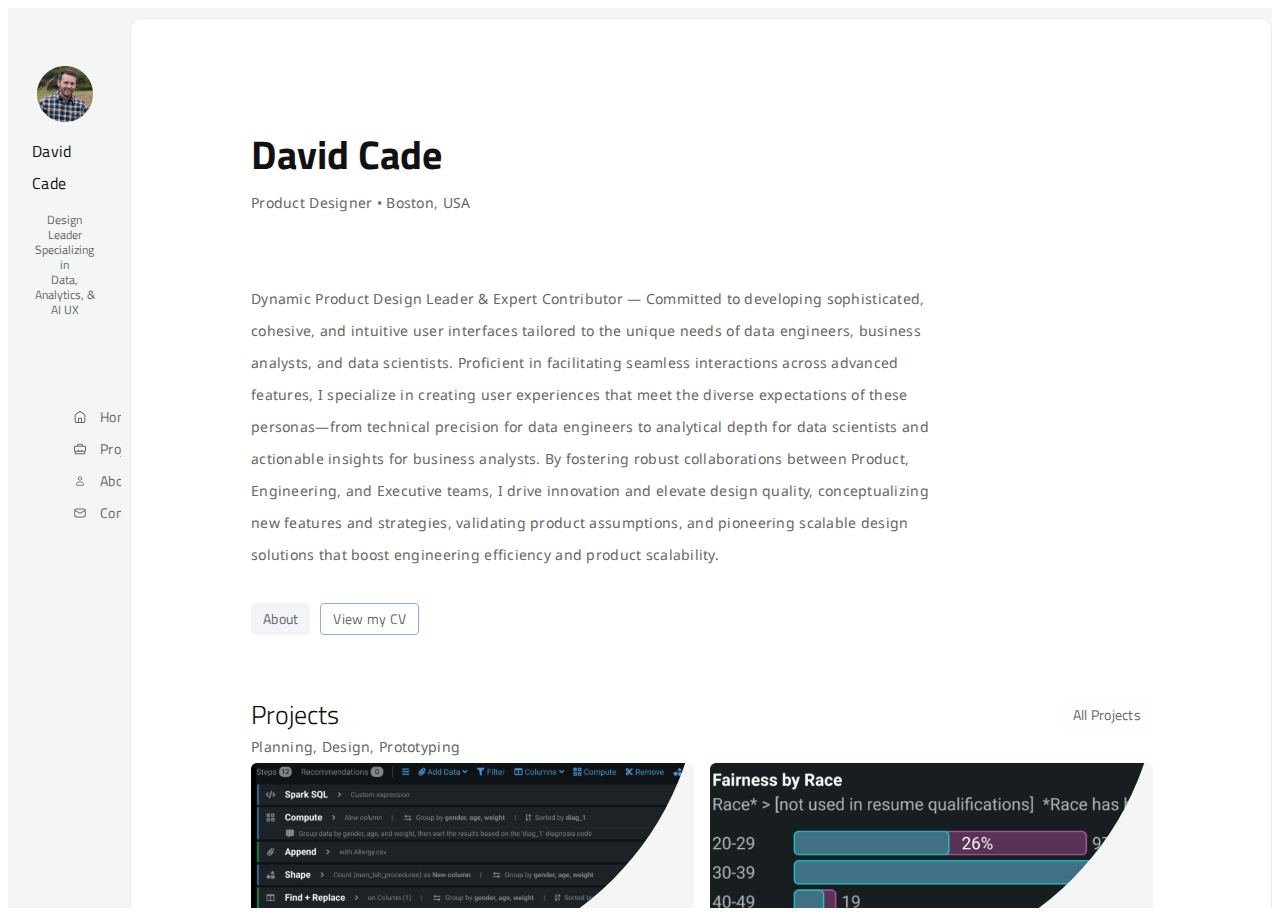
==== commit 8cd343b6: "removes lock icon" ====
--- a/index.html
+++ b/index.html
@@ -3,12 +3,20 @@
 <head>
     <meta charset="utf-8">
     <meta name="viewport" content="initial-scale=1, width=device-width">
+
+    <meta name="description" content="David Cade, Product Design leader, 20 years of User Experience Design for Enterprise and Small Business.">
+    <meta name="keywords" content="User Experience, UX, UX Design, Product Design, User Centered Design, Human Factors, Design Thinking, Lean UX, Agile, Scrum, Responsive Design, Leader, Manager, Mentor, Coach, Instructor, Director, Head of Design">
+    <meta name="author" content="David Cade">
+    
+    <title>David Cade - Design Leader Specializing in Data, Analytics, & AI UX</title>
+
+    <link rel="icon" type="image/x-icon" href="favicon.ico">
+    <link rel="icon" href="images/dc32.png" sizes="32x32" type="image/png">
+    <link rel="icon" href="images/dc16.png" sizes="16x16" type="image/png">
     
     <link href="d.css" rel="stylesheet">
     <link href="https://fonts.googleapis.com/css2?family=Noto Sans:wght@400&display=swap" rel="stylesheet">
     <link href="https://fonts.googleapis.com/css2?family=Titillium+Web:wght@300;400;600&display=swap" rel="stylesheet">
-    <link rel="icon" href="images/dc32.png" sizes="32x32" type="image/png">
-    <link rel="icon" href="images/dc16.png" sizes="16x16" type="image/png">
     
     
     
@@ -164,7 +172,6 @@
                                         <div class="content">
                                                 <div class="title2">
                                                     <div class="p">Identified Anomalies</div>
-                                                    <img class="lock-5-streamline-ultimatesv-icon" alt="" src="Lock-5--Streamline-Ultimate.svg.svg">
                                                 </div>
                                                 <div class="text">
                                                     <div class="embedded-data-prep">Unsupervised and supervised approaches to monitor, analyze, and<br>
--- a/d.css
+++ b/d.css
@@ -426,7 +426,7 @@
     color: #2b67cf;
     font-family: 'Titillium Web', sans-serif;
 }
-.button-round{
+.button-round {
     position: relative;
     border-radius: 16px;
     border: 1px #c0c5d1;
